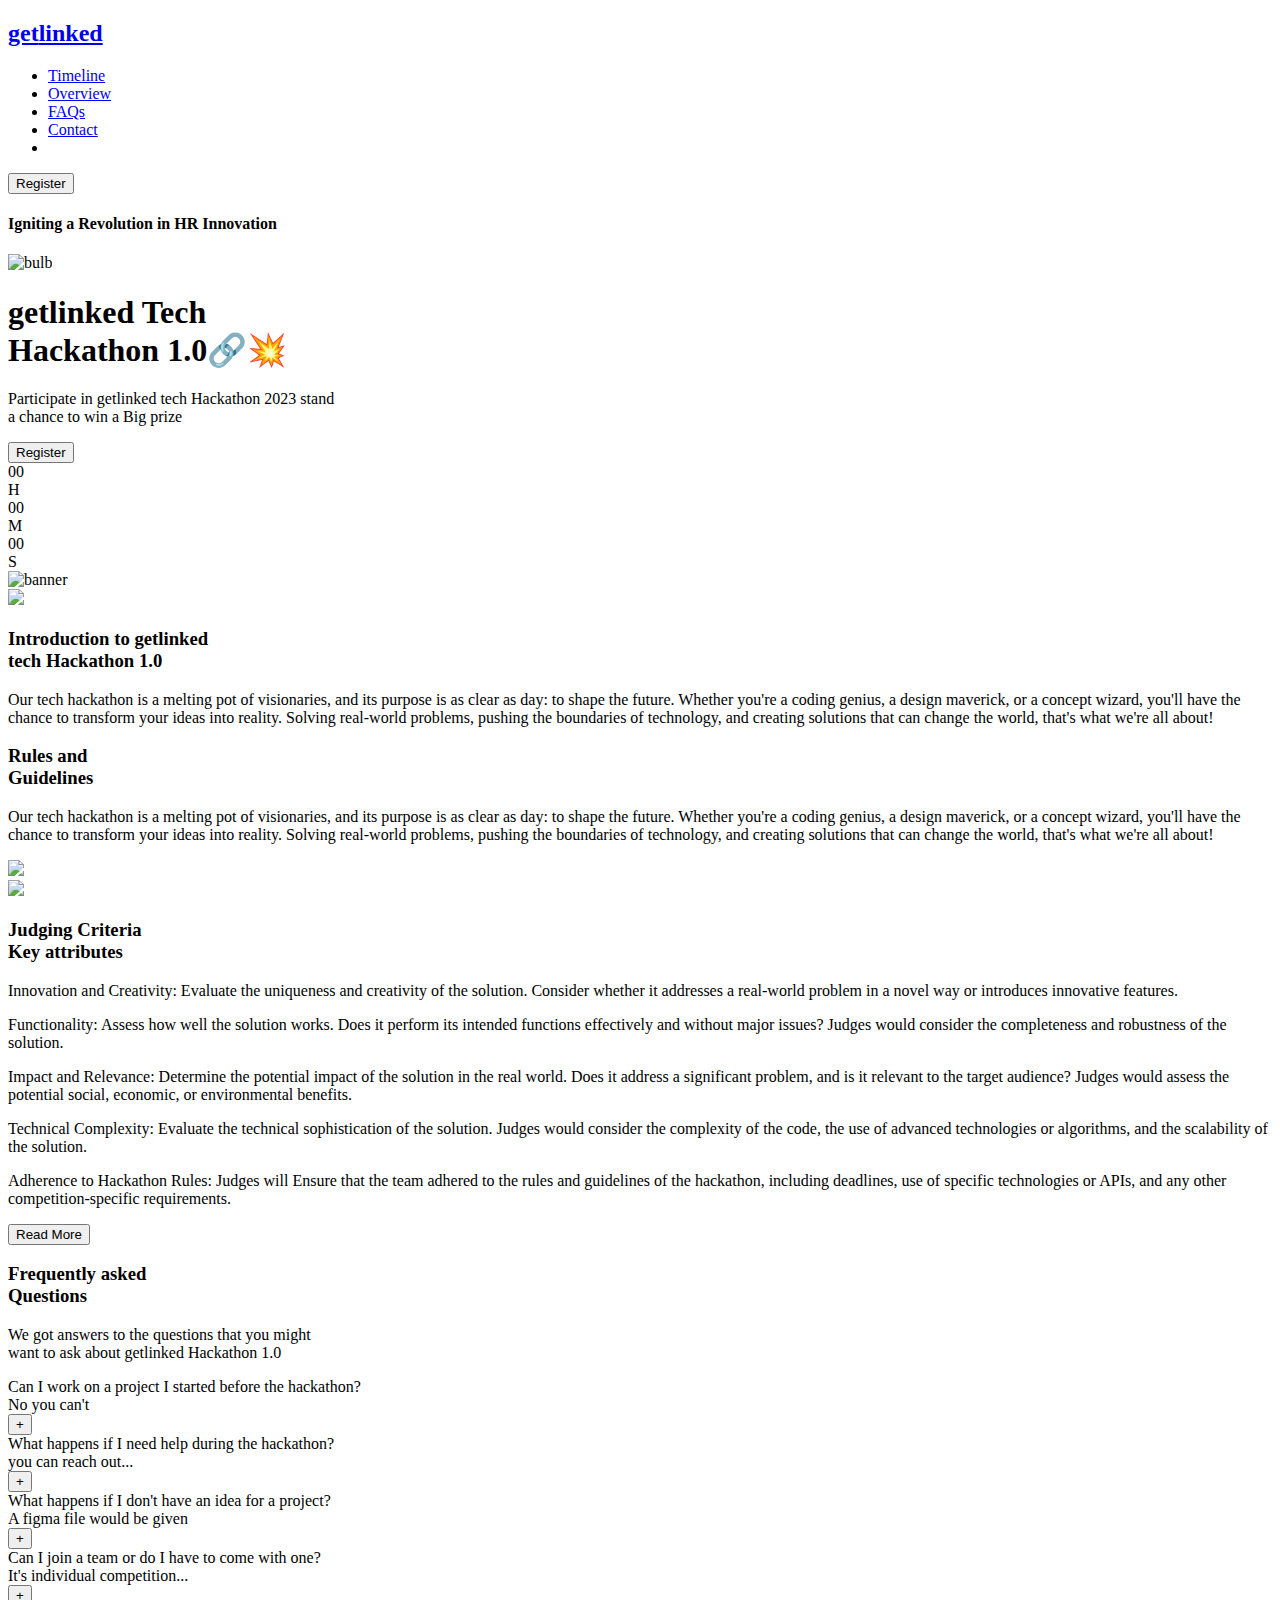
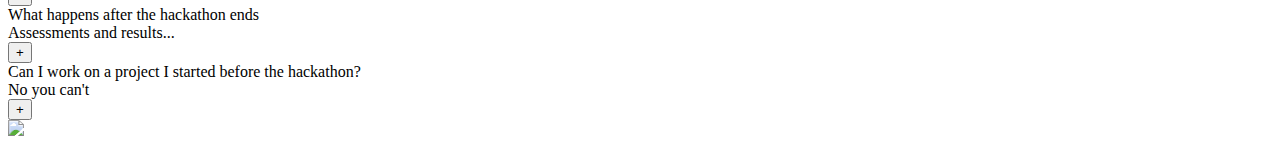
==== index.html @ 574d72de "Add files via upload" ====
<!DOCTYPE html>
<html lang="en">
  <head>
    <meta charset="UTF-8" />
    <meta name="viewport" content="width=device-width, initial-scale=1.0" />
    <!--Favicons-->
    <link
      rel="apple-touch-icon"
      sizes="57x57"
      href="assets/favicons/apple-icon-57x57.png"
    />
    <link
      rel="apple-touch-icon"
      sizes="60x60"
      href="assets/favicons/apple-icon-60x60.png"
    />
    <link
      rel="apple-touch-icon"
      sizes="72x72"
      href="assets/favicons/apple-icon-72x72.png"
    />
    <link
      rel="apple-touch-icon"
      sizes="76x76"
      href="assets/favicons/apple-icon-76x76.png"
    />
    <link
      rel="apple-touch-icon"
      sizes="114x114"
      href="assets/favicons/apple-icon-114x114.png"
    />
    <link
      rel="apple-touch-icon"
      sizes="120x120"
      href="assets/favicons/apple-icon-120x120.png"
    />
    <link
      rel="apple-touch-icon"
      sizes="144x144"
      href="assets/favicons/apple-icon-144x144.png"
    />
    <link
      rel="apple-touch-icon"
      sizes="152x152"
      href="assets/favicons/apple-icon-152x152.png"
    />
    <link
      rel="apple-touch-icon"
      sizes="180x180"
      href="assets/favicons/apple-icon-180x180.png"
    />
    <link
      rel="icon"
      type="image/png"
      sizes="192x192"
      href="assets/favicons/android-icon-192x192.png"
    />
    <link
      rel="icon"
      type="image/png"
      sizes="32x32"
      href="assets/favicons/favicon-32x32.png"
    />
    <link
      rel="icon"
      type="image/png"
      sizes="96x96"
      href="assets/favicons/favicon-96x96.png"
    />
    <link
      rel="icon"
      type="image/png"
      sizes="16x16"
      href="assets/favicons/favicon-16x16.png"
    />
    <link rel="manifest" href="assets/favicons/manifest.json" />
    <meta name="msapplication-TileColor" content="#ffffff" />
    <meta
      name="msapplication-TileImage"
      content="assets/favicons/ms-icon-144x144.png"
    />
    <meta name="theme-color" content="#ffffff" />
    <meta name="theme-color" content="#ffffff" />
    <title>Getlinked</title>
    <link rel="stylesheet" href="assets/styles/styles.css" />
    <script
      src="https://kit.fontawesome.com/859f856037.js"
      crossorigin="anonymous"
    ></script>
  </head>
  <body>
    <!--Header-->
    <section id="header">
      <nav>
        <a class="logo" href="#"
          ><h2>get<span>linked</span></h2></a
        >
        <ul id="navbar">
          <li><a href="#">Timeline</a></li>
          <li><a href="#">Overview</a></li>
          <li><a href="#">FAQs</a></li>
          <li><a href="#">Contact</a></li>
          <li><i class="far fa-circle-xmark" id="close"></i></li>
        </ul>
        <button class="button">Register</button>
        <div class="blur-element first"></div>
        <div id="mobile">
          <i class="fas fa-bars-staggered" id="bar"></i>
        </div>
      </nav>
    </section>
    <!--Divider-->
    <div class="divider"></div>
    <!--Landing-->
    <section id="landing">
      <div class="star first"></div>
      <div class="star second"></div>
      <div class="star third"></div>
      <div class="blur-element second"></div>
      <div class="heading_one">
        <h4 class="text-1">Igniting a Revolution in HR Innovation</h4>
        <div class="curvy"></div>
      </div>
      <div class="row">
        <div class="heading_two">
          <img class="bulb" src="assets/images/text-2-logo.png" alt="bulb" />
          <h1 class="text-2">
            getlinked Tech <br />Hackathon <span>1.0</span>🔗💥
          </h1>
          <p class="body-text">
            Participate in getlinked tech Hackathon 2023 stand <br />a chance to
            win a Big prize
          </p>
          <button class="button">Register</button>
          <div class="countdown">
            <div class="timer">
              <div class="time" id="hours">00</div>
              <div class="label">H</div>
              <div class="time" id="minutes">00</div>
              <div class="label">M</div>
              <div class="time" id="seconds">00</div>
              <div class="label">S</div>
            </div>
          </div>
        </div>
        <img
          class="banner"
          src="assets/images/landing-background.png"
          alt="banner"
        />
      </div>
    </section>
    <!--Divider-->
    <div class="divider"></div>
    <!--Introduction-->
    <section id="intro">
      <div class="star fourth"></div>
      <div class="star fifth"></div>
      <div class="row">
        <img class="intro-img" src="assets/images/intro-img.png" />
        <div class="intro-text">
          <h3>
            Introduction to getlinked <br />
            <span>tech Hackathon 1.0</span>
          </h3>
          <p>
            Our tech hackathon is a melting pot of visionaries, and its purpose
            is as clear as day: to shape the future. Whether you're a coding
            genius, a design maverick, or a concept wizard, you'll have the
            chance to transform your ideas into reality. Solving real-world
            problems, pushing the boundaries of technology, and creating
            solutions that can change the world, that's what we're all about!
          </p>
        </div>
      </div>
    </section>
    <!--Divider-->
    <div class="divider"></div>
    <!-- Rules and Guidelines -->
    <section id="rules">
      <div class="blur-element third"></div>
      <div class="blur-element fourth"></div>
      <div class="star six"></div>
      <div class="star seven"></div>
      <div class="row">
        <div class="rules-text">
          <h3>
            Rules and <br />
            <span>Guidelines</span>
          </h3>
          <p>
            Our tech hackathon is a melting pot of visionaries, and its purpose
            is as clear as day: to shape the future. Whether you're a coding
            genius, a design maverick, or a concept wizard, you'll have the
            chance to transform your ideas into reality. Solving real-world
            problems, pushing the boundaries of technology, and creating
            solutions that can change the world, that's what we're all about!
          </p>
        </div>
        <img class="rules-img" src="assets/images/rules-img.png" />
      </div>
    </section>
    <!--Divider-->
    <div class="divider"></div>
    <!-- Criteria -->
    <section id="criteria">
      <div class="blur-element five"></div>
      <div class="blur-element six"></div>
      <div class="star eight"></div>
      <div class="star nine"></div>
      <div class="star ten"></div>
      <div class="row">
        <img class="criteria-img" src="assets/images/criteria-img.png" />
        <div class="criteria-text">
          <h3>
            Judging Criteria
            <br />
            <span>Key attributes</span>
          </h3>
          <p>
            <span>Innovation and Creativity</span>: Evaluate the uniqueness and
            creativity of the solution. Consider whether it addresses a
            real-world problem in a novel way or introduces innovative features.
          </p>
          <p>
            <span>Functionality</span>: Assess how well the solution works. Does
            it perform its intended functions effectively and without major
            issues? Judges would consider the completeness and robustness of the
            solution.
          </p>
          <p>
            <span>Impact and Relevance</span>: Determine the potential impact of
            the solution in the real world. Does it address a significant
            problem, and is it relevant to the target audience? Judges would
            assess the potential social, economic, or environmental benefits.
          </p>
          <p>
            <span>Technical Complexity</span>: Evaluate the technical
            sophistication of the solution. Judges would consider the complexity
            of the code, the use of advanced technologies or algorithms, and the
            scalability of the solution.
          </p>
          <p>
            <span>Adherence to Hackathon Rules</span>: Judges will Ensure that
            the team adhered to the rules and guidelines of the hackathon,
            including deadlines, use of specific technologies or APIs, and any
            other competition-specific requirements.
          </p>
          <button class="button">Read More</button>
        </div>
      </div>
    </section>
    <!--Divider-->
    <div class="divider"></div>
    <!-- FAQs -->
    <section id="FAQs">
      <div class="star eleven"></div>
      <div class="star twelve"></div>
      <div class="star thirteen"></div>
      <div class="star fourteen"></div>
      <div class="star fifteen"></div>
      <div class="row">
        <div class="FAQs-text">
          <h3>
            Frequently asked <br />
            <span>Questions</span>
          </h3>
          <p>
            We got answers to the questions that you might <br />want to ask
            about
            <span>getlinked Hackathon 1.0</span>
          </p>
          <div class="faq-item">
            <div class="faq-content">
              <div class="question">
                Can I work on a project I started before the hackathon?
              </div>
              <div class="answer">No you can't</div>
            </div>
            <button class="toggle-button">+</button>
          </div>
          <div class="faq-item">
            <div class="faq-content">
              <div class="question">
                What happens if I need help during the hackathon?
              </div>
              <div class="answer">you can reach out...</div>
            </div>
            <button class="toggle-button">+</button>
          </div>
          <div class="faq-item">
            <div class="faq-content">
              <div class="question">
                What happens if I don't have an idea for a project?
              </div>
              <div class="answer">A figma file would be given</div>
            </div>
            <button class="toggle-button">+</button>
          </div>
          <div class="faq-item">
            <div class="faq-content">
              <div class="question">
                Can I join a team or do I have to come with one?
              </div>
              <div class="answer">It's individual competition...</div>
            </div>
            <button class="toggle-button">+</button>
          </div>
          <div class="faq-item">
            <div class="faq-content">
              <div class="question">What happens after the hackathon ends</div>
              <div class="answer">Assessments and results...</div>
            </div>
            <button class="toggle-button">+</button>
          </div>
          <div class="faq-item">
            <div class="faq-content">
              <div class="question">
                Can I work on a project I started before the hackathon?
              </div>
              <div class="answer">No you can't</div>
            </div>
            <button class="toggle-button">+</button>
          </div>
        </div>
        <img class="FAQs-img" src="assets/images/FAQs-img.png" />
      </div>
    </section>
    <!--Divider-->
    <div class="divider"></div>
    <script src="assets/js/script.js"></script>
  </body>
</html>
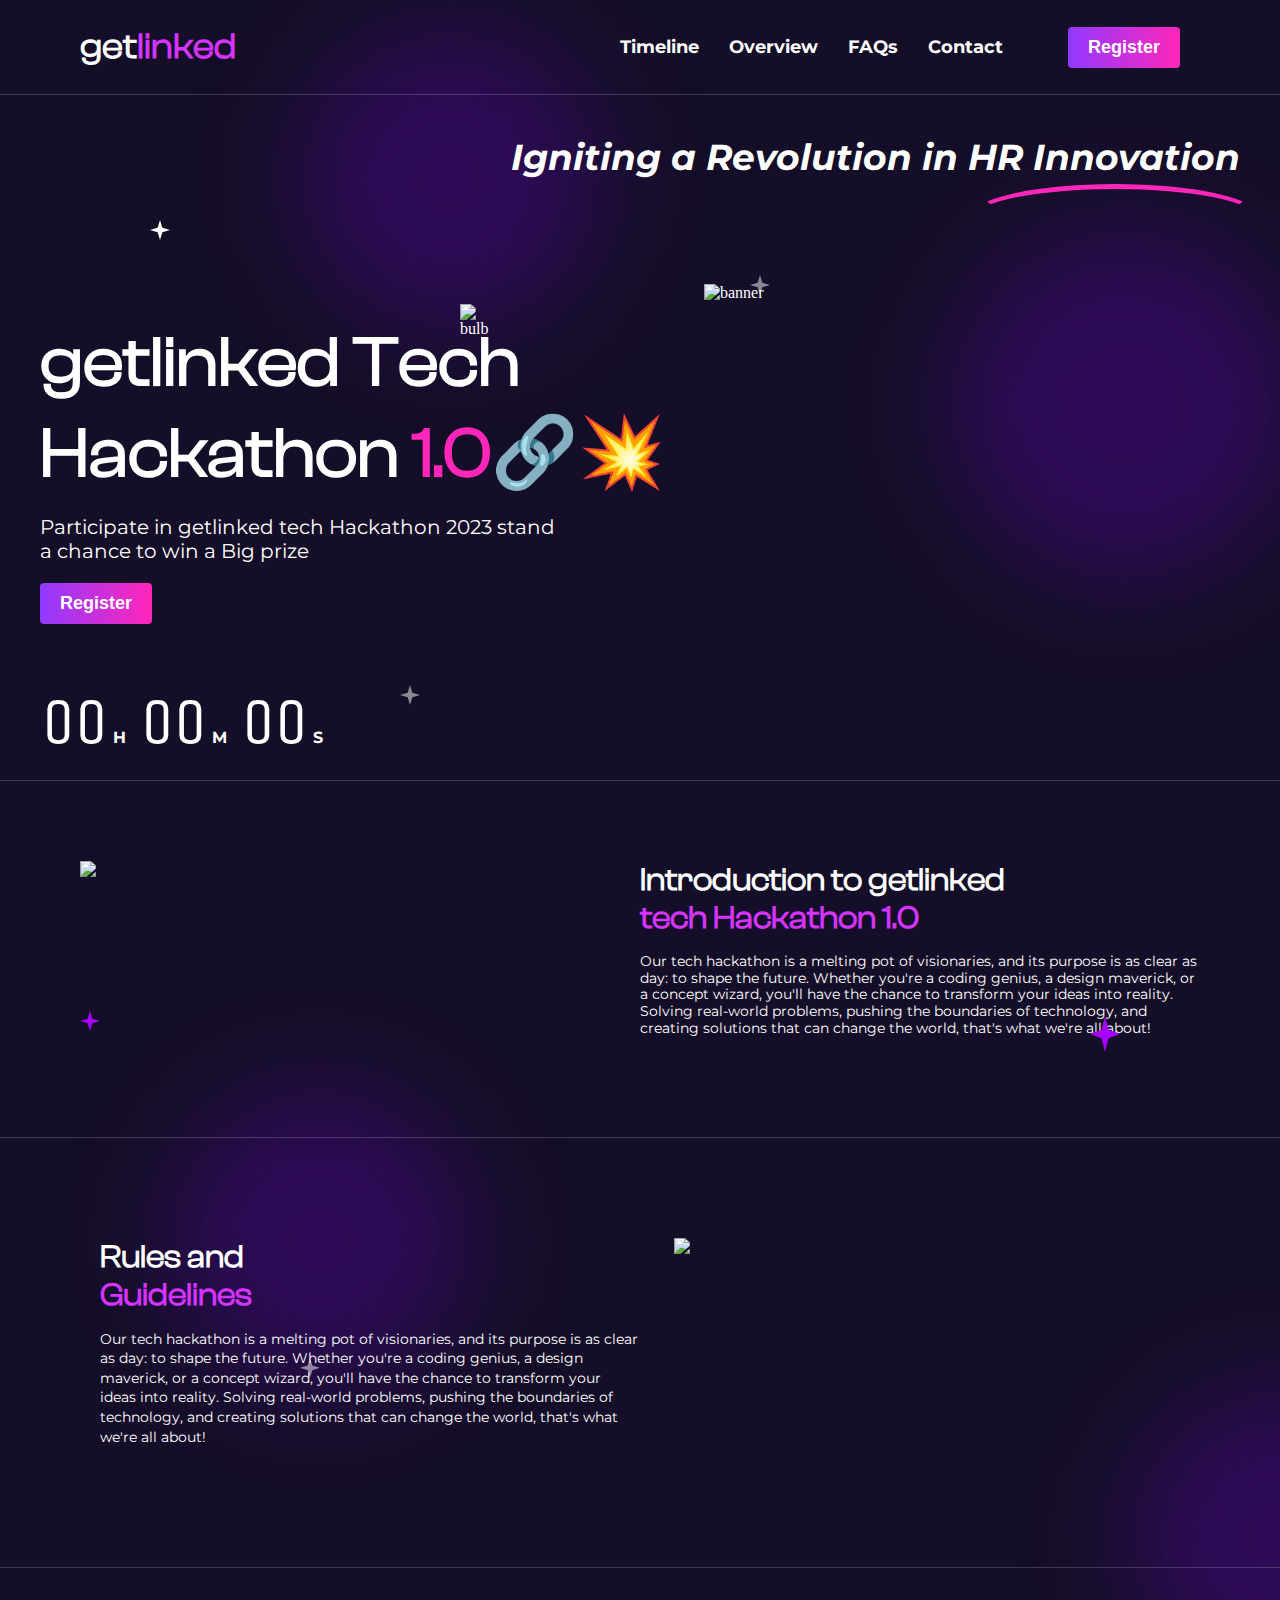
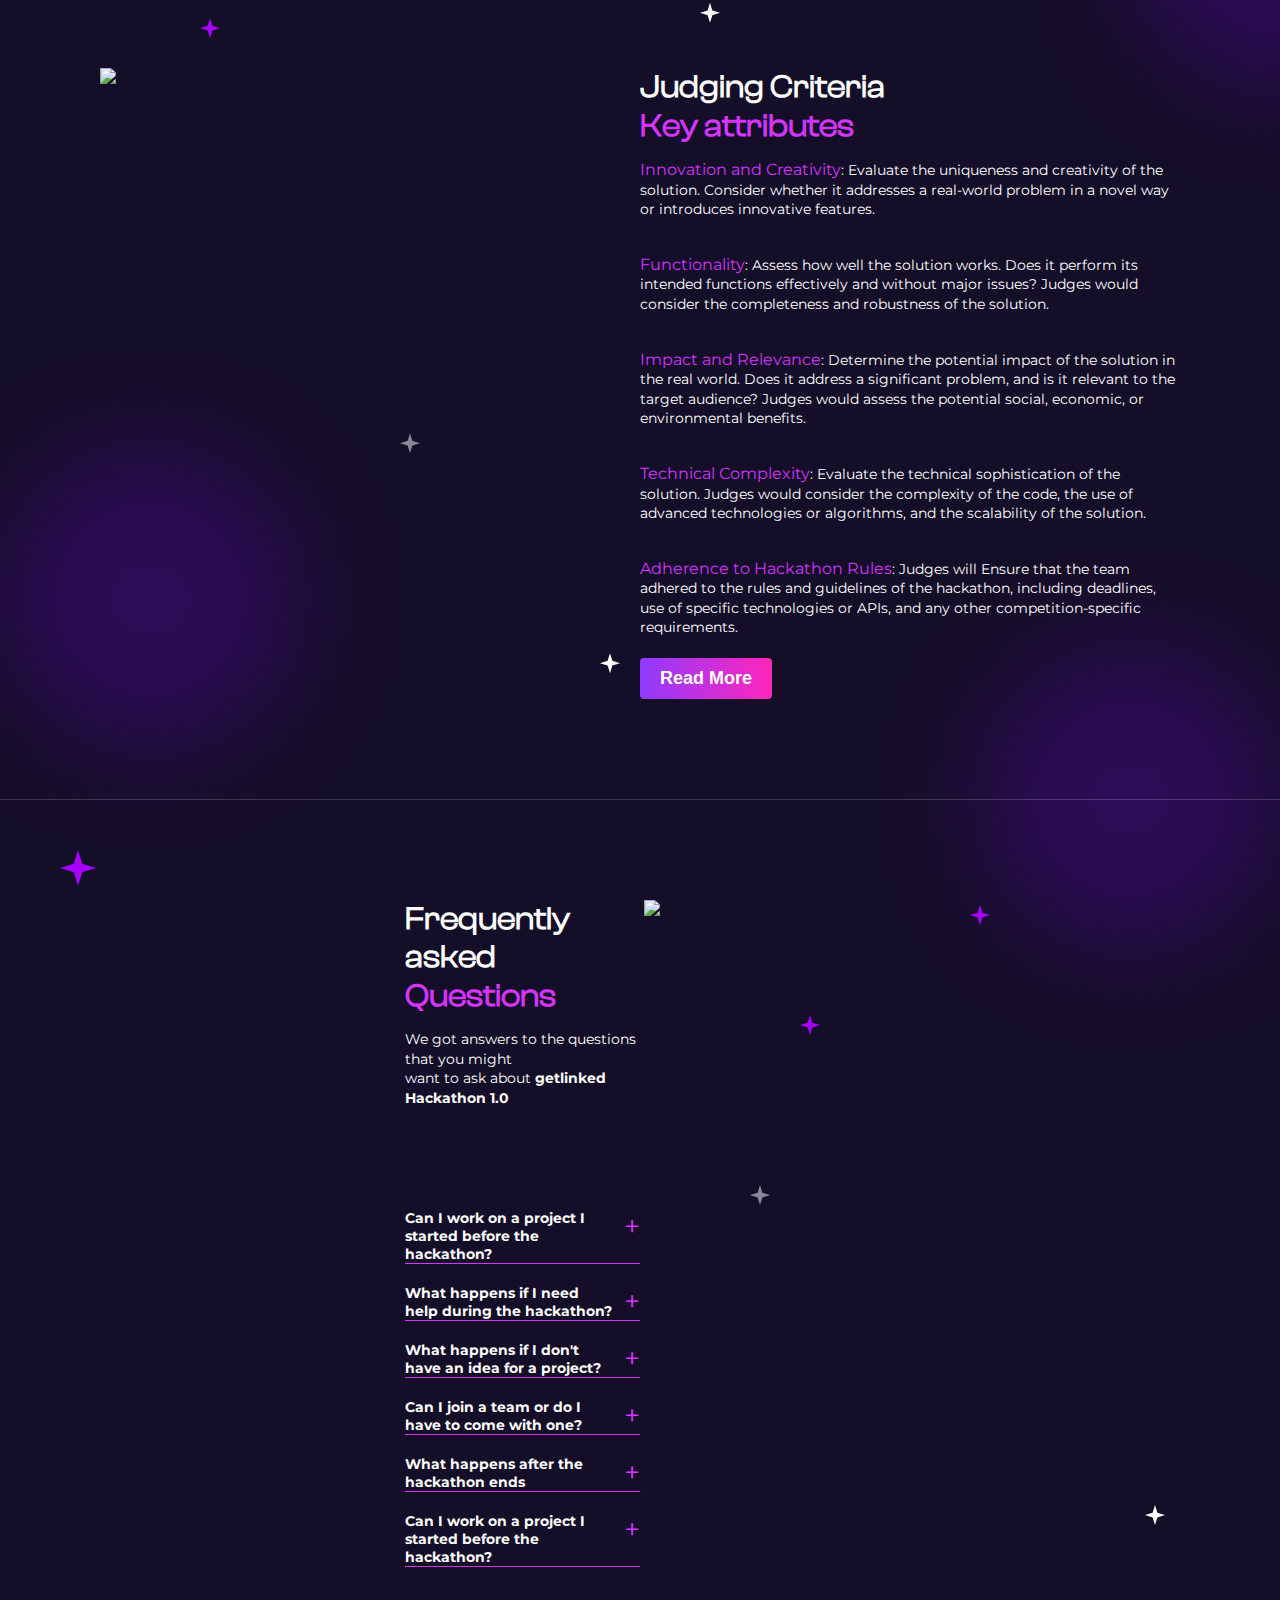
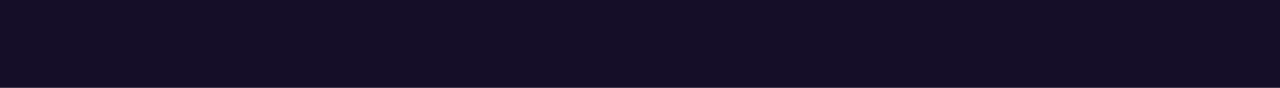
==== commit 0836528f: "Update index.html" ====
--- a/index.html
+++ b/index.html
@@ -82,7 +82,7 @@
     <meta name="theme-color" content="#ffffff" />
     <meta name="theme-color" content="#ffffff" />
     <title>Getlinked</title>
-    <link rel="stylesheet" href="assets/styles/styles.css" />
+    <link rel="stylesheet" href="styles.css" />
     <script
       src="https://kit.fontawesome.com/859f856037.js"
       crossorigin="anonymous"
@@ -328,6 +328,6 @@
     </section>
     <!--Divider-->
     <div class="divider"></div>
-    <script src="assets/js/script.js"></script>
+    <script src="script.js"></script>
   </body>
 </html>
--- a/styles.css
+++ b/styles.css
@@ -0,0 +1,621 @@
+/*Font Styling*/
+@import url("https://fonts.googleapis.com/css2?family=Montserrat&family=Unica+One&display=swap");
+
+@font-face {
+  font-family: "Clash Display";
+  src: url("src/assets/fonts/ClashDisplay-Regular.otf") format("opentype");
+}
+
+h4,
+h5,
+p,
+a {
+  font-family: "Montserrat", sans-serif;
+}
+
+h1,
+h2,
+h3 {
+  font-family: "Clash Display", sans-serif;
+}
+
+/*Base Styling*/
+* {
+  margin: 0;
+  padding: 0;
+  box-sizing: border-box;
+}
+
+html {
+  scroll-behavior: smooth;
+}
+
+h1 {
+  font-size: 50px;
+  line-height: 64px;
+  color: #ffffff;
+}
+
+h2 {
+  font-size: 46px;
+  line-height: 54px;
+  color: #ffffff;
+}
+
+h4 {
+  font-size: 20px;
+  color: #ffffff;
+}
+
+h6 {
+  font-size: 12px;
+  font-weight: 700;
+}
+
+p {
+  font-size: 16px;
+  color: #ffffff;
+  margin: 15px 0 20px 0;
+}
+
+.button {
+  background: linear-gradient(to right, #903aff, #ff26b9);
+  border: none;
+  padding: 10px 20px;
+  font-size: 18px;
+  font-weight: bold;
+  cursor: pointer;
+  color: #ffffff;
+  border-radius: 4px;
+  margin-right: 20px;
+}
+
+.row {
+  display: flex;
+  justify-content: space-between;
+  flex-wrap: wrap;
+}
+
+.divider::after {
+  content: "";
+  display: block;
+  width: 100%;
+  opacity: 0.18;
+  height: 1px;
+  background-color: #ffffff;
+}
+
+.star {
+  position: absolute;
+  top: 85px;
+  left: 150px;
+  width: 20px;
+  height: 20px;
+  background-color: #ffffff;
+  clip-path: polygon(
+    50% 0%,
+    61.8% 38.2%,
+    100% 50%,
+    61.8% 61.8%,
+    50% 100%,
+    38.2% 61.8%,
+    0% 50%,
+    38.2% 38.2%
+  );
+  animation: twinklingStar 2s alternate infinite;
+  transform-origin: center;
+}
+
+.blur-element {
+  position: absolute;
+  width: 300px;
+  height: 300px;
+  border-radius: 50%;
+  background-color: #2d0b56;
+  filter: blur(50px);
+  z-index: -1;
+  content: "";
+}
+
+@keyframes twinklingStar {
+  0% {
+    opacity: 0.2;
+    transform: scale(0.8);
+  }
+  100% {
+    opacity: 1;
+    transform: scale(1);
+  }
+}
+
+a {
+  text-decoration: none;
+  font-size: 16px;
+  font-weight: 600;
+  color: #ffffff;
+  transition: color 0.5s ease-in-out;
+}
+
+body {
+  width: 100%;
+  background: #150e28;
+  color: #ffffff;
+  overflow-x: hidden;
+}
+
+body::-webkit-scrollbar {
+  width: 0;
+}
+
+/*Header Styling*/
+#header {
+  position: relative;
+  padding: 20px 80px;
+  top: 0;
+  left: 0;
+}
+
+nav {
+  display: flex;
+  align-items: center;
+  justify-content: space-between;
+  flex-wrap: wrap;
+}
+
+nav .logo h2 {
+  font-size: 36px;
+}
+
+nav .logo h2 span {
+  color: #d434fe;
+}
+
+#navbar {
+  display: flex;
+  align-items: center;
+  justify-content: center;
+  list-style: none;
+}
+
+#navbar li a {
+  margin-right: 30px;
+}
+
+#navbar {
+  margin-left: 350px;
+}
+
+#navbar li a {
+  color: #ffffff;
+  text-decoration: none;
+  font-size: 18px;
+  font-weight: bold;
+  position: relative;
+  transition: 0.3s ease;
+}
+
+#navbar li a:hover,
+#navbar li a.active {
+  background: linear-gradient(to right, #903aff, #ff26b9);
+  -webkit-background-clip: text;
+  background-clip: text;
+  color: transparent;
+}
+
+#header .blur-element.first {
+  top: 30px;
+  left: 300px;
+}
+
+#mobile {
+  display: none;
+  align-items: center;
+}
+
+#close {
+  display: none;
+}
+
+/* Landing Styling */
+#landing {
+  position: relative;
+  height: 100%;
+}
+
+#landing .blur-element.second {
+  width: 350px;
+  height: 350px;
+  top: 95px;
+  left: 950px;
+}
+
+#landing .star.first {
+  top: 85px;
+  left: 150px;
+  background-color: #ffffff;
+}
+
+#landing .star.second {
+  top: 140px;
+  left: 750px;
+  background-color: rgba(255, 255, 255, 0.5);
+}
+
+#landing .star.third {
+  top: 550px;
+  left: 400px;
+  background-color: rgba(255, 255, 255, 0.5);
+}
+
+#landing .heading_one {
+  display: flex;
+  flex-direction: column;
+  justify-content: flex-end;
+  align-items: flex-end;
+  margin-top: 40px;
+}
+
+#landing .text-1 {
+  font-size: 36px;
+  margin-right: 40px;
+  font-weight: bold;
+  font-style: italic;
+}
+
+#landing .heading_two {
+  display: flex;
+  flex-direction: column;
+  justify-content: flex-start;
+  align-items: flex-start;
+  margin-left: 40px;
+  flex-basis: 50%;
+}
+
+#landing .text-2 {
+  font-size: 70px;
+  font-weight: bolder;
+  line-height: 1.3em;
+}
+
+#landing .text-2 span {
+  color: #ff26b9;
+}
+
+#landing .body-text {
+  font-size: 20px;
+}
+
+#landing .curvy {
+  width: 290px;
+  height: 100px;
+  border: solid 5px #ff26b9;
+  border-color: #ff26b9 transparent transparent transparent;
+  border-radius: 150%/100px 100px 0 0;
+  margin-right: 20px;
+  margin-top: 5px;
+}
+
+#landing .bulb {
+  position: relative;
+  top: 20px;
+  left: 420px;
+  width: 43px;
+}
+
+#landing .banner {
+  width: 45%;
+  flex-basis: 45%;
+}
+
+.countdown {
+  margin-top: 40px;
+  max-width: 300px;
+  padding: 20px;
+  border-radius: 5px;
+}
+
+.timer {
+  font-size: 64px;
+  display: flex;
+  align-items: center;
+  justify-content: center;
+}
+
+.time {
+  font-family: "Unica One", cursive;
+}
+
+.label {
+  font-weight: bold;
+  font-family: "Montserrat", sans-serif;
+  font-size: 16px;
+  margin-top: 30px;
+  margin-left: 5px;
+  margin-right: 15px;
+}
+
+/* Introduction Styling */
+#intro {
+  position: relative;
+  height: 100%;
+  padding: 80px;
+  display: flex;
+  justify-content: center;
+  align-items: center;
+}
+
+#intro .star.fourth {
+  top: 230px;
+  left: 80px;
+  background-color: #a600ff;
+}
+
+#intro .star.fifth {
+  width: 30px;
+  height: 36px;
+  top: 235px;
+  left: 1090px;
+  background-color: #a600ff;
+}
+
+#intro .intro-img {
+  width: 100px;
+  flex-basis: 45%;
+  margin-right: 20px;
+}
+
+#intro .intro-text {
+  display: flex;
+  flex-direction: column;
+  justify-content: center;
+  align-items: flex-start;
+  flex-basis: 50%;
+}
+
+#intro .intro-text h3 {
+  font-size: 32px;
+  line-height: 1.2em;
+}
+
+#intro .intro-text p {
+  font-size: 14px;
+  line-height: 1.2em;
+}
+
+#intro .intro-text h3 span {
+  color: #d434fe;
+}
+
+/* Rules and Guidelines */
+#rules {
+  position: relative;
+  padding: 100px;
+  display: flex;
+  justify-content: center;
+  align-items: center;
+}
+
+#rules .blur-element.third {
+  top: -50px;
+  left: 170px;
+}
+
+#rules .blur-element.fourth {
+  top: 250px;
+  right: -150px;
+}
+
+#rules .star.six {
+  top: 220px;
+  left: 300px;
+  background-color: rgba(255, 255, 255, 0.5);
+}
+
+#rules .star.seven {
+  top: 465px;
+  left: 700px;
+  background-color: #fff;
+}
+
+#rules .rules-img {
+  width: 45%;
+  flex-basis: 45%;
+  margin-right: 20px;
+}
+
+#rules .rules-text {
+  display: flex;
+  flex-direction: column;
+  justify-content: center;
+  align-items: flex-start;
+  flex-basis: 50%;
+}
+
+#rules .rules-text h3 {
+  font-size: 32px;
+  line-height: 1.2em;
+}
+
+#rules .rules-text p {
+  font-size: 14px;
+  line-height: 1.4em;
+}
+
+#rules .rules-text h3 span {
+  color: #d434fe;
+}
+
+/* Criteria */
+#criteria {
+  position: relative;
+  padding: 100px;
+  display: flex;
+  justify-content: center;
+  align-items: center;
+}
+
+#criteria .blur-element.five {
+  bottom: 50px;
+  left: 0px;
+}
+
+#criteria .blur-element.six {
+  bottom: -150px;
+  right: 0px;
+}
+
+#criteria .star.eight {
+  top: 50px;
+  left: 200px;
+  background-color: #a600ff;
+}
+
+#criteria .star.nine {
+  top: 465px;
+  left: 400px;
+  background-color: rgba(255, 255, 255, 0.5);
+}
+
+#criteria .star.ten {
+  top: 685px;
+  left: 600px;
+  background-color: #ffffff;
+}
+
+#criteria .criteria-img {
+  width: 50px;
+  flex-basis: 45%;
+  margin-right: 20px;
+}
+
+#criteria .criteria-text {
+  display: flex;
+  flex-direction: column;
+  justify-content: center;
+  align-items: flex-start;
+  flex-basis: 50%;
+}
+
+#criteria .criteria-text h3 {
+  font-size: 32px;
+  line-height: 1.2em;
+}
+
+#criteria .criteria-text p {
+  font-size: 14px;
+  line-height: 1.4em;
+}
+
+#criteria .criteria-text h3 span {
+  color: #d434fe;
+}
+
+#criteria .criteria-text p span {
+  color: #d434fe;
+  font-size: 16px;
+}
+
+/* FAQs */
+#FAQs {
+  position: relative;
+  padding: 100px;
+  display: flex;
+  justify-content: center;
+  align-items: center;
+}
+
+#FAQs .star.eleven {
+  width: 36px;
+  height: 36px;
+  top: 50px;
+  left: 60px;
+  background-color: #a600ff;
+}
+
+#FAQs .star.twelve {
+  top: 215px;
+  left: 800px;
+  background-color: #a600ff;
+}
+
+#FAQs .star.thirteen {
+  top: 105px;
+  left: 970px;
+  background-color: #a600ff;
+}
+
+#FAQs .star.fourteen {
+  top: 385px;
+  left: 750px;
+  background-color: rgba(255, 255, 255, 0.5);
+}
+
+#FAQs .star.fifteen {
+  top: 705px;
+  left: 1145px;
+  background-color: #ffffff;
+}
+
+#FAQs .FAQs-img {
+  width: 45%;
+  flex-basis: 45%;
+  margin-right: 20px;
+}
+
+#FAQs .FAQs-text {
+  display: flex;
+  flex-direction: column;
+  justify-content: center;
+  align-items: flex-start;
+  flex-basis: 50%;
+}
+
+#FAQs .FAQs-text h3 {
+  font-size: 32px;
+  line-height: 1.2em;
+}
+
+#FAQs .FAQs-text p {
+  font-size: 14px;
+  line-height: 1.4em;
+  margin-bottom: 100px;
+}
+
+#FAQs .FAQs-text h3 span {
+  color: #d434fe;
+}
+
+#FAQs .FAQs-text p span {
+  font-weight: bold;
+}
+
+#FAQs .faq-item {
+  margin-bottom: 20px;
+  border-bottom: 1px solid #d434fe;
+  font-size: 14px;
+  display: flex;
+  align-items: flex-start;
+  justify-content: space-between;
+  font-family: "Montserrat", sans-serif;
+}
+
+#FAQs .toggle-button {
+  background: none;
+  border: none;
+  font-size: 28px;
+  margin-left: 10px;
+  cursor: pointer;
+  outline: none;
+  color: #d434fe;
+  font-family: "Montserrat", sans-serif;
+}
+
+#FAQs .question {
+  font-weight: bold;
+  display: flex;
+  align-items: center;
+}
+
+#FAQs .answer {
+  display: none;
+}
